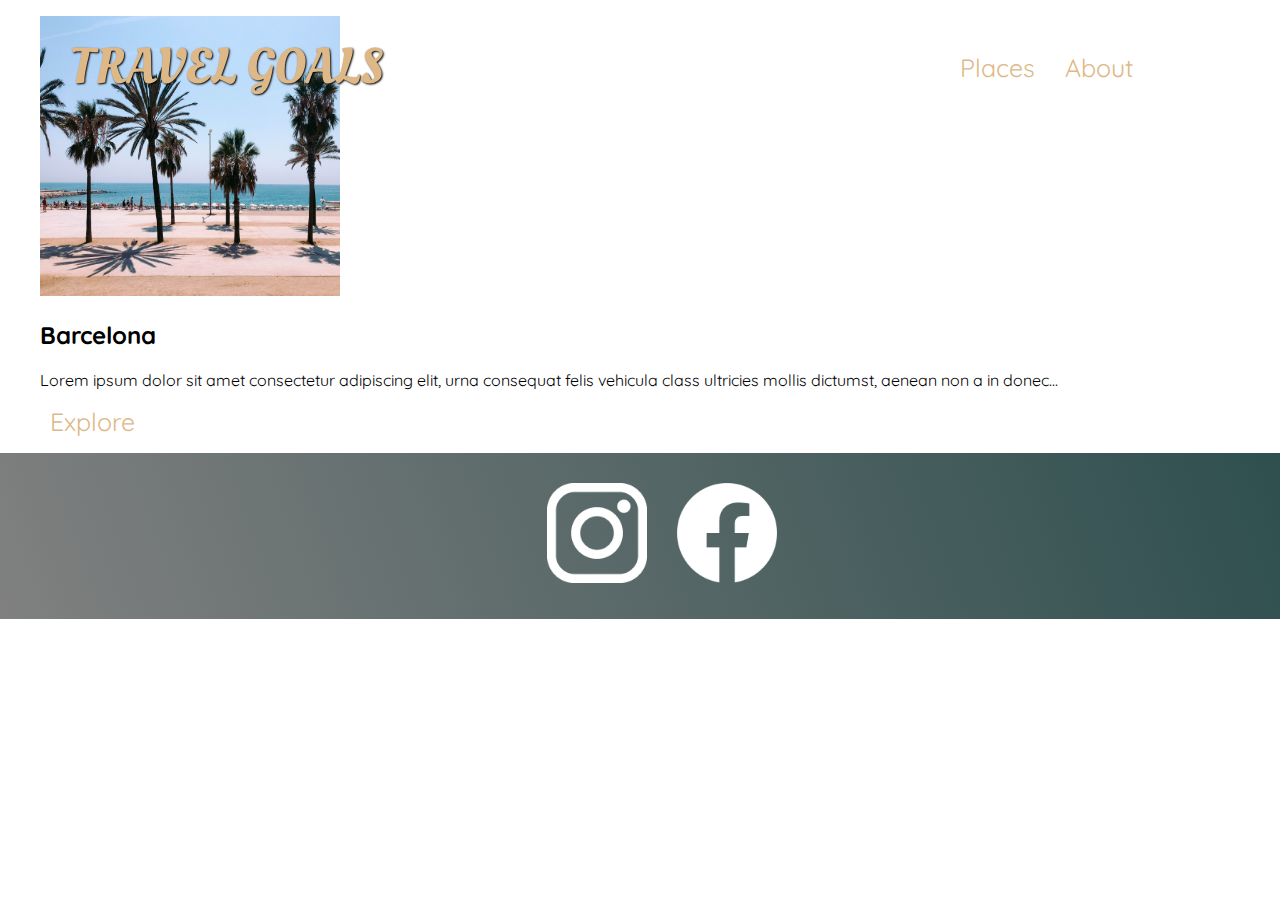
==== places.html @ 779140dd "most recent updates" ====
<!DOCTYPE html>
<html lang="en">
    <head>
        <meta charset="UTF-8">
        <meta http-equiv="X-UA-Compatible" content="IE=edge">
        <meta name="viewport" content="width=device-width, initial-scale=1.0">
        <link rel="preconnect" href="https://fonts.googleapis.com">
        <link rel="preconnect" href="https://fonts.gstatic.com" crossorigin>
        <link href="https://fonts.googleapis.com/css2?family=Oleo+Script&family=Quicksand:wght@400;700&display=swap" rel="stylesheet">
        <link rel="stylesheet" href="styles/shared.css">
        <link rel="stylesheet" href="styles/places.css">
        <title>Travel Goals</title>
    </head>
    <body>
        <header id="container">
            <div id="page-logo">
                <a href="/">Travel Goals</a>
            </div>
            <nav>
                <ul>
                    <li>
                        <a href="places.html">Places</a>
                    </li>
                    <li>
                        <a href="about.html">About</a>
                    </li>
            
                </ul>
            </nav>
        </header>
        <main>
            <ul>
                <img src="/images/places/barcelona.jpg" alt="City of Barcelona">
                <div class="item-content">
                    <h2>Barcelona</h2>
                    <p>
                        Lorem ipsum dolor sit amet consectetur adipiscing elit, urna consequat felis vehicula class ultricies mollis dictumst, aenean non a in donec...
                    </p>
                </div>
                <div class="actions">
                    <a href="https://en.wikipedia.com/wiki/Barcelona">Explore</a>

                </div>
            </ul>

        </main>
        <footer>
            <ul>
                <li>
                    <a href="https://www.instagram.com">
                        <img src="/images/icons/insta.png" alt="Instagram Logo"></a>
                </li>
                <li>
                    <a href="https:/www.facebook.com">
                        <img src="/images/icons/facebook.png" alt="Facebook Logo"></a>
    
                </li>
            </ul>
    
        </footer>
        
        
    </body>
</html>
---- styles/shared.css ----
body {
    font-family: "Quicksand", sans-serif;
    margin: 0;

}

header {
    display: flex;
    margin: 15px 60px;
    position: absolute;
    align-items: center;
    width: 85%;
    box-sizing: border-box;
    justify-content: space-between;

}

#page-logo a{
    font-family: "Oleo Script", sans-serif;
    font-size: 50px;
    text-transform: uppercase;
    text-shadow: 1px 1px 2px black;

}

a {
    text-decoration: none;
    color: burlywood;
    padding: 10px;
    border-radius: 3px;
    font-size: 25px;
}

a:hover { 
    color: black;
    background-color: yellow;
    border-radius: 10px;
}

header ul {
    list-style-type: none;
    display: flex;
    justify-content: flex-end;
    
}

li { 
    margin: 5px;
}


footer {

    background: linear-gradient(70deg, grey, darkslategrey);
    padding: 25px 0;

}

footer ul {
    margin: 0 auto;
    width: 20%;
    display: flex;
    list-style-type: none;
    justify-content: space-between;
}

footer img {

    width: 100px;
}

footer a {

}

footer a:hover { 
    background-color: transparent;
    border-radius: 10px;
    border-width: 5px;
    border-color: aliceblue;
}
---- styles/places.css ----
main ul img {
    width: 300px;
    height: 280px;
    
}
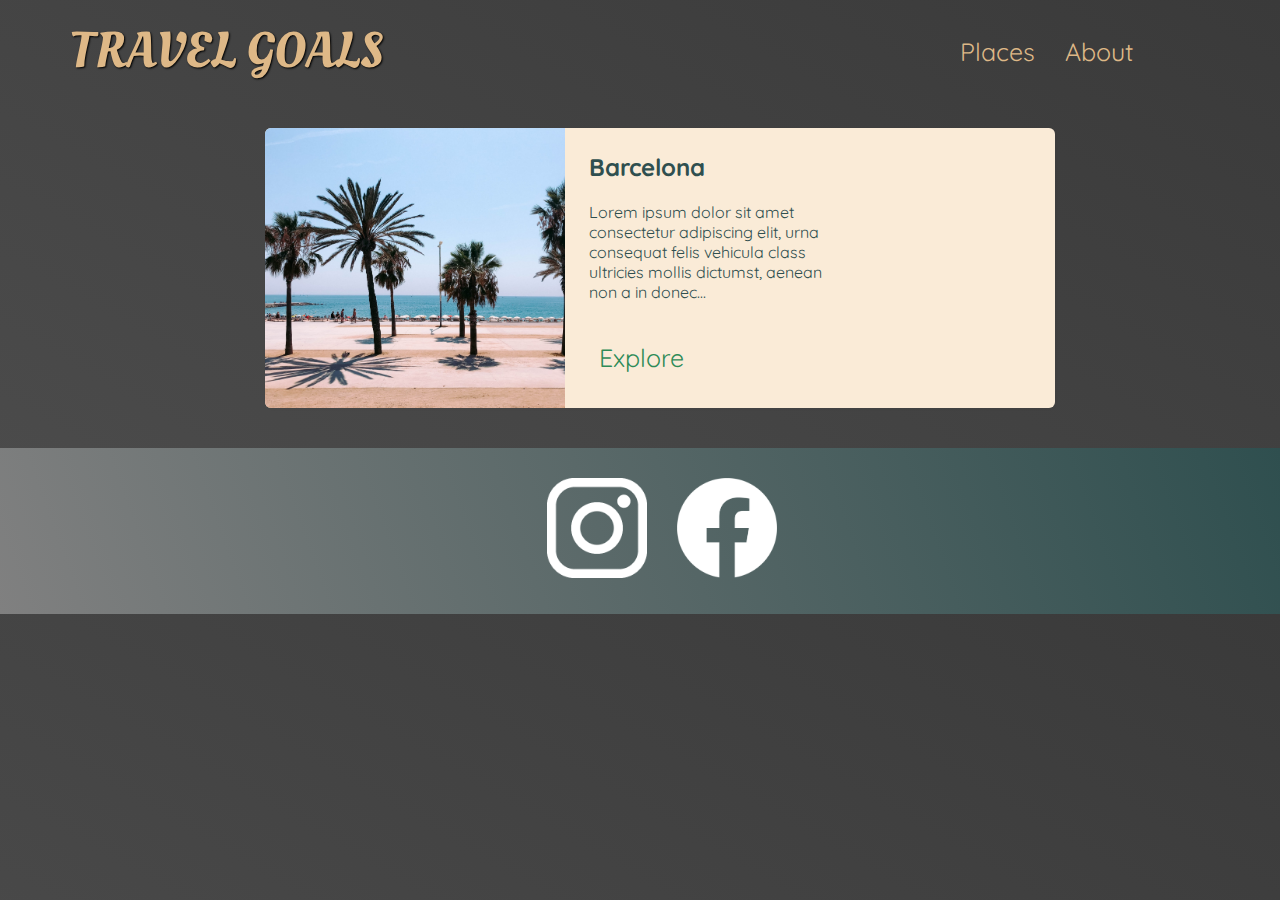
==== commit 5818cd29: "Work in progress on card styling on the places page" ====
--- a/places.html
+++ b/places.html
@@ -30,17 +30,20 @@
         </header>
         <main>
             <ul>
-                <img src="/images/places/barcelona.jpg" alt="City of Barcelona">
-                <div class="item-content">
-                    <h2>Barcelona</h2>
-                    <p>
-                        Lorem ipsum dolor sit amet consectetur adipiscing elit, urna consequat felis vehicula class ultricies mollis dictumst, aenean non a in donec...
-                    </p>
-                </div>
-                <div class="actions">
-                    <a href="https://en.wikipedia.com/wiki/Barcelona">Explore</a>
-
-                </div>
+                <li>
+                    <img src="/images/places/barcelona.jpg" alt="City of Barcelona">
+                    <div class="item-content">
+                        <h2>Barcelona</h2>
+                        <p>
+                            Lorem ipsum dolor sit amet consectetur adipiscing elit, urna consequat felis vehicula class ultricies mollis dictumst, aenean non a in donec...
+                        </p>
+                        <div class="actions">
+                            <a href="https://en.wikipedia.com/wiki/Barcelona">Explore</a>
+    
+                        </div>
+                    </div>
+                    
+                </li>
             </ul>
 
         </main>
--- a/styles/places.css
+++ b/styles/places.css
@@ -1,5 +1,57 @@
-main ul img {
+body {
+    background: linear-gradient(30deg, rgb(77,77,77), rgb(58, 58,58));
+
+}
+
+main {
+    margin: 40px auto;
+}
+
+header { 
+    position: static;
+}
+
+main li { 
+    display: flex;
+    background-color: antiquewhite;
+    box-shadow: 1px 1px 4px rgb(0, 0, 0, 0.02);
+    border-radius: 6px;
+    overflow: hidden;
+}
+
+main ul {
+    width: 800px;
+    margin: 0 auto;
+    color: darkslategray;
+}
+
+main li img {
     width: 300px;
     height: 280px;
-    
-}+    object-fit: cover;
+
+}
+
+main li h2 {
+    margin-top: 0;
+}
+
+main li p {
+    margin-bottom: 40px;
+}
+
+main li a {
+    color: seagreen;
+    justify-content: right;
+}
+
+
+main li a:hover {
+    background-color: aquamarine;
+
+}
+
+.item-content {
+    padding: 24px;
+    width: 250px;
+}
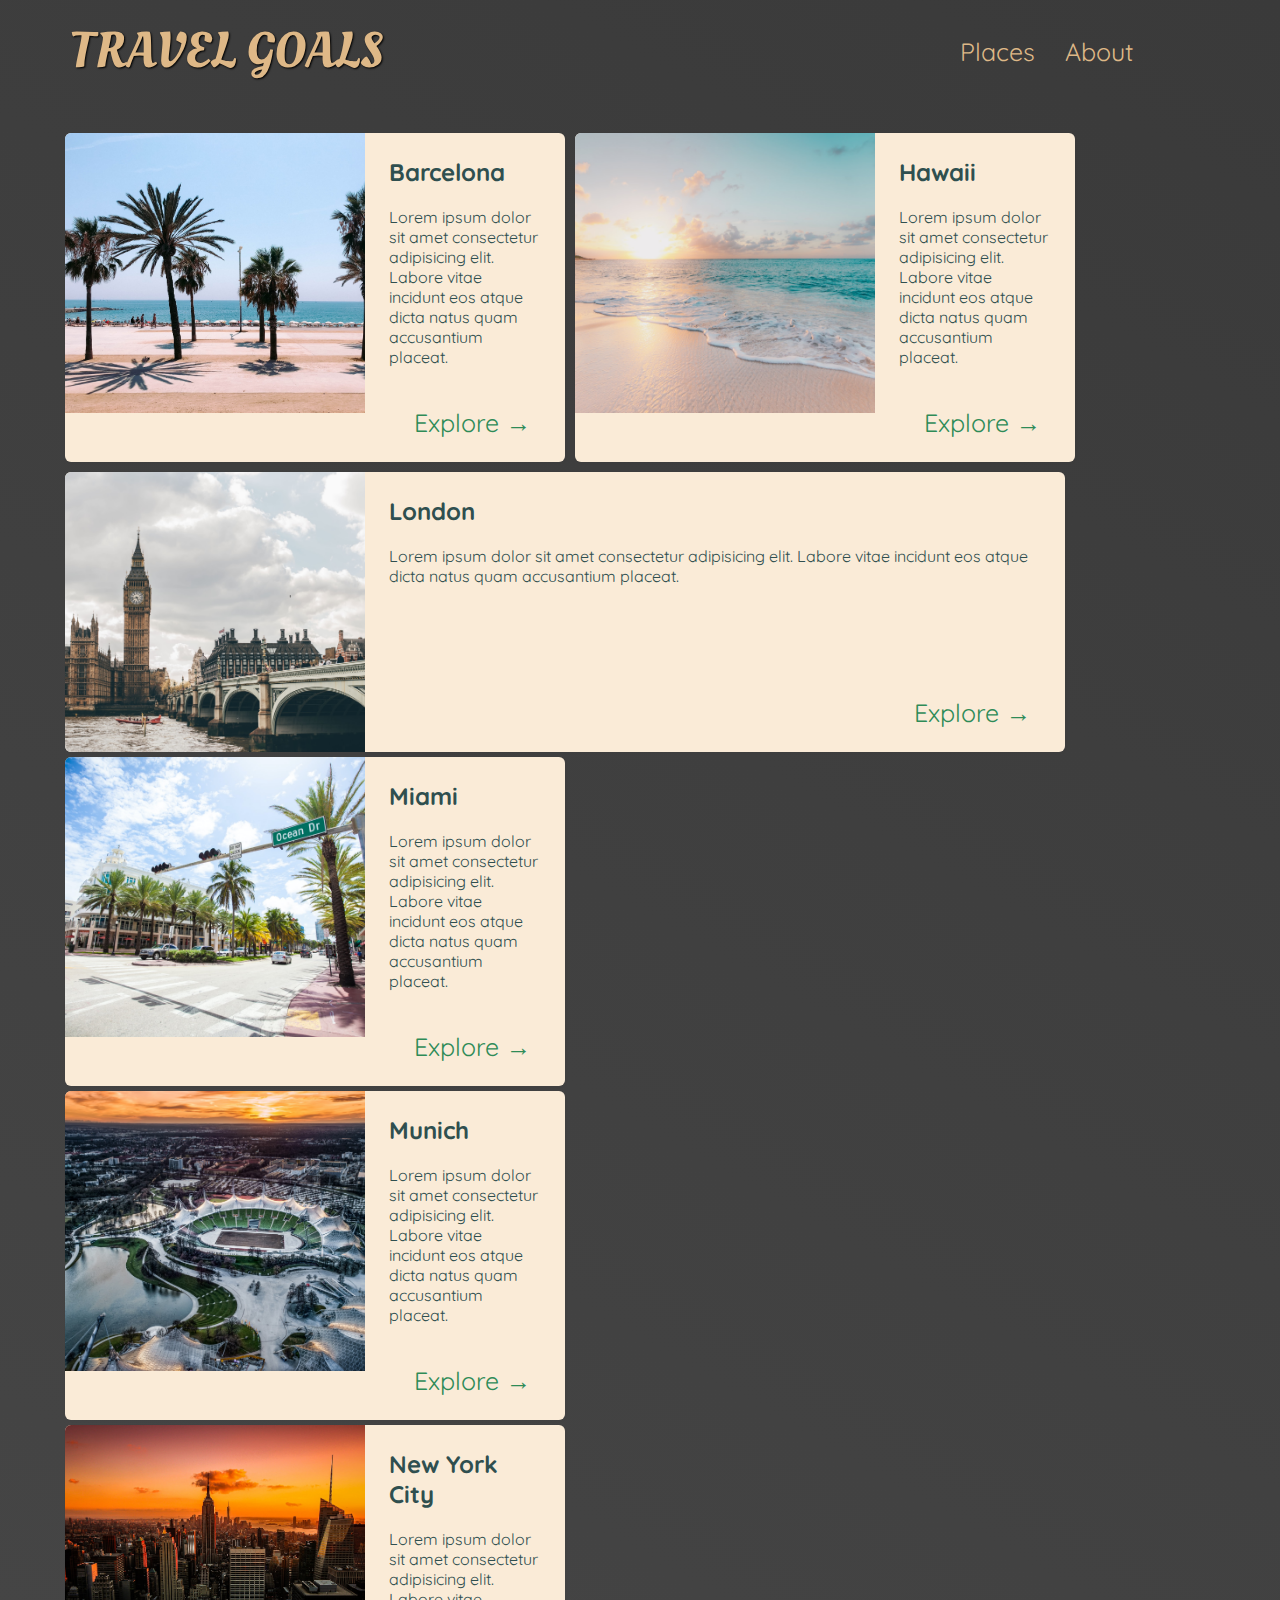
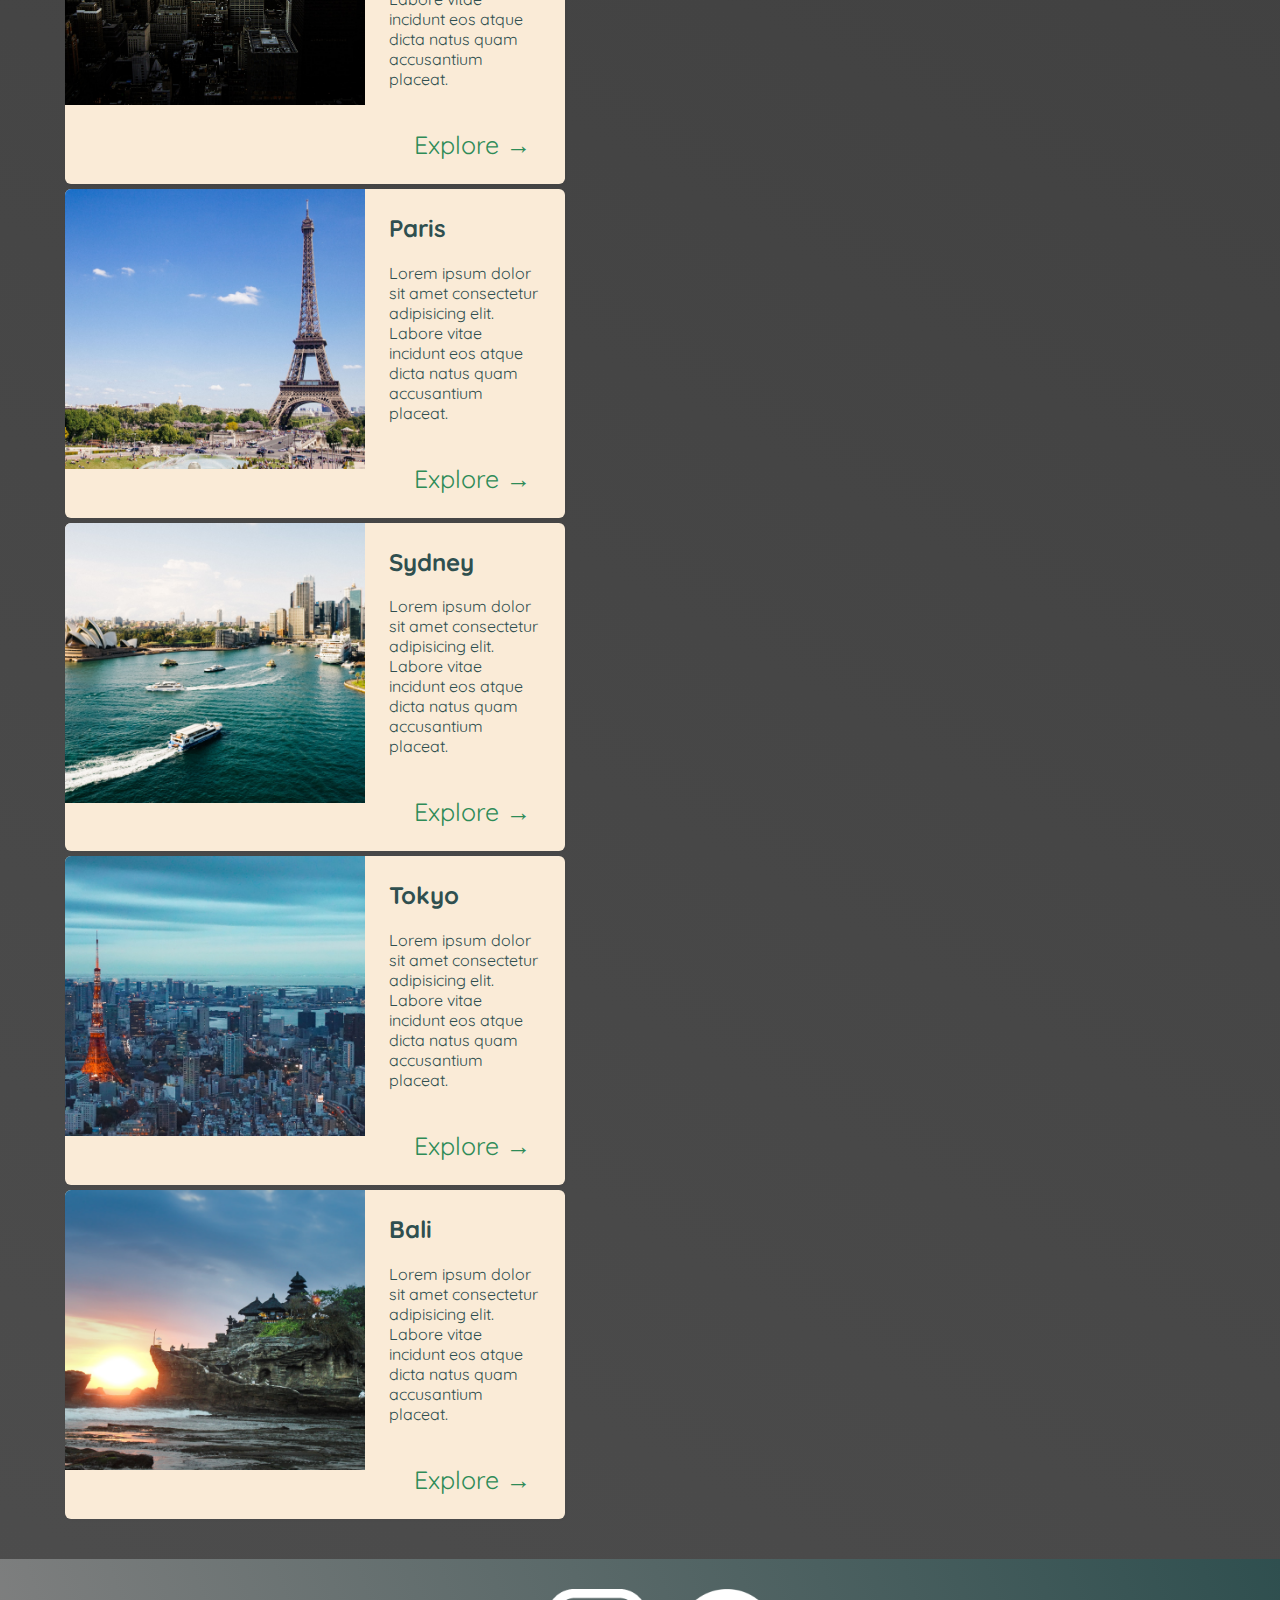
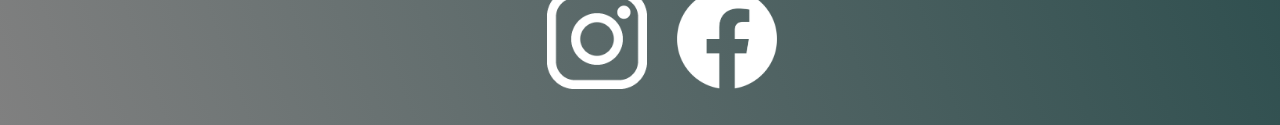
==== commit 06710889: "Getting ready to style the page with multiple cards." ====
--- a/places.html
+++ b/places.html
@@ -1,67 +1,211 @@
 <!DOCTYPE html>
 <html lang="en">
-    <head>
-        <meta charset="UTF-8">
-        <meta http-equiv="X-UA-Compatible" content="IE=edge">
-        <meta name="viewport" content="width=device-width, initial-scale=1.0">
-        <link rel="preconnect" href="https://fonts.googleapis.com">
-        <link rel="preconnect" href="https://fonts.gstatic.com" crossorigin>
-        <link href="https://fonts.googleapis.com/css2?family=Oleo+Script&family=Quicksand:wght@400;700&display=swap" rel="stylesheet">
-        <link rel="stylesheet" href="styles/shared.css">
-        <link rel="stylesheet" href="styles/places.css">
-        <title>Travel Goals</title>
-    </head>
-    <body>
-        <header id="container">
-            <div id="page-logo">
-                <a href="/">Travel Goals</a>
+
+<head>
+    <meta charset="UTF-8">
+    <meta http-equiv="X-UA-Compatible" content="IE=edge">
+    <meta name="viewport" content="width=device-width, initial-scale=1.0">
+    <link rel="preconnect" href="https://fonts.googleapis.com">
+    <link rel="preconnect" href="https://fonts.gstatic.com" crossorigin>
+    <link href="https://fonts.googleapis.com/css2?family=Oleo+Script&family=Quicksand:wght@400;700&display=swap"
+        rel="stylesheet">
+    <link rel="stylesheet" href="styles/shared.css">
+    <link rel="stylesheet" href="styles/places.css">
+    <title>Travel Goals</title>
+</head>
+
+<body>
+    <header id="container">
+        <div id="page-logo">
+            <a href="/">Travel Goals</a>
+        </div>
+        <nav>
+            <ul>
+                <li>
+                    <a href="places.html">Places</a>
+                </li>
+                <li>
+                    <a href="about.html">About</a>
+                </li>
+
+            </ul>
+        </nav>
+    </header>
+    <main>
+        <ul>
+            <div class="duplex-container">
+                <li>
+                    <img src="images/places/barcelona.jpg" alt="City of Barcelona" />
+                    <div class="item-content">
+                        <div>
+                            <h2>Barcelona</h2>
+                            <p>
+                                Lorem ipsum dolor sit amet consectetur adipisicing elit. Labore
+                                vitae incidunt eos atque dicta natus quam accusantium placeat.
+                            </p>
+                        </div>
+                        <div class="actions">
+                            <a href="https://en.wikipedia.org/wiki/Barcelona">Explore &#x2192</a>
+                        </div>
+                    </div>
+                </li>
+                <li>
+                    <img src="images/places/hawaii.jpg" alt="Hawaii beach" />
+                    <div class="item-content">
+                        <div>
+                            <h2>Hawaii</h2>
+                            <p>
+                                Lorem ipsum dolor sit amet consectetur adipisicing elit. Labore
+                                vitae incidunt eos atque dicta natus quam accusantium placeat.
+                            </p>
+                        </div>
+                        <div class="actions">
+                            <a href="hhttps://en.wikipedia.org/wiki/Hawaii">Explore &#x2192</a>
+                        </div>
+                    </div>
+                </li>
             </div>
-            <nav>
-                <ul>
-                    <li>
-                        <a href="places.html">Places</a>
-                    </li>
-                    <li>
-                        <a href="about.html">About</a>
-                    </li>
-            
-                </ul>
-            </nav>
-        </header>
-        <main>
-            <ul>
-                <li>
-                    <img src="/images/places/barcelona.jpg" alt="City of Barcelona">
+            <div class="single-container">
+                <li>  
+                    <img src="images/places/london.jpg" alt="London city" />
                     <div class="item-content">
-                        <h2>Barcelona</h2>
-                        <p>
-                            Lorem ipsum dolor sit amet consectetur adipiscing elit, urna consequat felis vehicula class ultricies mollis dictumst, aenean non a in donec...
-                        </p>
+                        <div>
+                            <h2>London</h2>
+                            <p>
+                                Lorem ipsum dolor sit amet consectetur adipisicing elit. Labore
+                                vitae incidunt eos atque dicta natus quam accusantium placeat.
+                            </p>
+                        </div>
                         <div class="actions">
-                            <a href="https://en.wikipedia.com/wiki/Barcelona">Explore</a>
-    
-                        </div>
-                    </div>
-                    
-                </li>
-            </ul>
-
-        </main>
-        <footer>
-            <ul>
-                <li>
-                    <a href="https://www.instagram.com">
-                        <img src="/images/icons/insta.png" alt="Instagram Logo"></a>
-                </li>
-                <li>
-                    <a href="https:/www.facebook.com">
-                        <img src="/images/icons/facebook.png" alt="Facebook Logo"></a>
-    
-                </li>
-            </ul>
-    
-        </footer>
-        
-        
-    </body>
+                            <a href="https://en.wikipedia.org/wiki/London">Explore &#x2192</a>
+                        </div>
+                    </div>
+                </li>
+            </div>
+            <li>
+                <img src="images/places/miami.jpg" alt="Miami streets" />
+                <div class="item-content">
+                    <div>
+                        <h2>Miami</h2>
+                        <p>
+                            Lorem ipsum dolor sit amet consectetur adipisicing elit. Labore
+                            vitae incidunt eos atque dicta natus quam accusantium placeat.
+                        </p>
+                    </div>
+                    <div class="actions">
+                        <a href="https://en.wikipedia.org/wiki/Miami">Explore &#x2192</a>
+                    </div>
+                </div>
+            </li>
+            <li>
+                <img src="images/places/munich.jpg" alt="Munich football stadium" />
+                <div class="item-content">
+                    <div>
+                        <h2>Munich</h2>
+                        <p>
+                            Lorem ipsum dolor sit amet consectetur adipisicing elit. Labore
+                            vitae incidunt eos atque dicta natus quam accusantium placeat.
+                        </p>
+                    </div>
+                    <div class="actions">
+                        <a href="https://en.wikipedia.org/wiki/Munich">Explore &#x2192</a>
+                    </div>
+                </div>
+            </li>
+            <li>
+                <img src="images/places/new-york-city.jpg" alt="New York City skyline" />
+                <div class="item-content">
+                    <div>
+                        <h2>New York City</h2>
+                        <p>
+                            Lorem ipsum dolor sit amet consectetur adipisicing elit. Labore
+                            vitae incidunt eos atque dicta natus quam accusantium placeat.
+                        </p>
+                    </div>
+                    <div class="actions">
+                        <a href="https://en.wikipedia.org/wiki/New_York_City">Explore &#x2192</a>
+                    </div>
+                </div>
+            </li>
+            <li>
+                <img src="images/places/paris.jpg" alt="Paris city" />
+                <div class="item-content">
+                    <div>
+                        <h2>Paris</h2>
+                        <p>
+                            Lorem ipsum dolor sit amet consectetur adipisicing elit. Labore
+                            vitae incidunt eos atque dicta natus quam accusantium placeat.
+                        </p>
+                    </div>
+                    <div class="actions">
+                        <a href="https://en.wikipedia.org/wiki/Paris">Explore &#x2192</a>
+                    </div>
+                </div>
+            </li>
+            <li>
+                <img src="images/places/sydney.jpg" alt="Sydney beach" />
+                <div class="item-content">
+                    <div>
+                        <h2>Sydney</h2>
+                        <p>
+                            Lorem ipsum dolor sit amet consectetur adipisicing elit. Labore
+                            vitae incidunt eos atque dicta natus quam accusantium placeat.
+                        </p>
+                    </div>
+                    <div class="actions">
+                        <a href="https://en.wikipedia.org/wiki/Sydney">Explore &#x2192</a>
+                    </div>
+                </div>
+            </li>
+            <li>
+                <img src="images/places/tokyo.jpg" alt="Tokyo skyline" />
+                <div class="item-content">
+                    <div>
+                        <h2>Tokyo</h2>
+                        <p>
+                            Lorem ipsum dolor sit amet consectetur adipisicing elit. Labore
+                            vitae incidunt eos atque dicta natus quam accusantium placeat.
+                        </p>
+                    </div>
+                    <div class="actions">
+                        <a href="https://en.wikipedia.org/wiki/Tokyo">Explore &#x2192</a>
+                    </div>
+                </div>
+            </li>
+            <li>
+                <img src="images/places/bali.jpg" alt="Bali beach" />
+                <div class="item-content">
+                    <div>
+                        <h2>Bali</h2>
+                        <p>
+                            Lorem ipsum dolor sit amet consectetur adipisicing elit. Labore
+                            vitae incidunt eos atque dicta natus quam accusantium placeat.
+                        </p>
+                    </div>
+                    <div class="actions">
+                        <a href="https://en.wikipedia.org/wiki/Bali">Explore &#x2192</a>
+                    </div>
+                </div>
+            </li>
+        </ul>
+
+    </main>
+    <footer>
+        <ul>
+            <li>
+                <a href="https://www.instagram.com">
+                    <img src="/images/icons/insta.png" alt="Instagram Logo"></a>
+            </li>
+            <li>
+                <a href="https:/www.facebook.com">
+                    <img src="/images/icons/facebook.png" alt="Facebook Logo"></a>
+
+            </li>
+        </ul>
+
+    </footer>
+
+
+</body>
+
 </html>--- a/styles/places.css
+++ b/styles/places.css
@@ -17,10 +17,11 @@
     box-shadow: 1px 1px 4px rgb(0, 0, 0, 0.02);
     border-radius: 6px;
     overflow: hidden;
+    width: 500px;
 }
 
 main ul {
-    width: 800px;
+    width: 1200px;
     margin: 0 auto;
     color: darkslategray;
 }
@@ -42,7 +43,6 @@
 
 main li a {
     color: seagreen;
-    justify-content: right;
 }
 
 
@@ -53,5 +53,20 @@
 
 .item-content {
     padding: 24px;
-    width: 250px;
+    display: flex;
+    flex-direction: column;
+    justify-content: space-between;
 }
+
+.actions {
+    text-align: right;
+}
+
+.duplex-container {
+    display: flex;
+}
+
+.single-container li {
+    width: 1000px;
+
+}
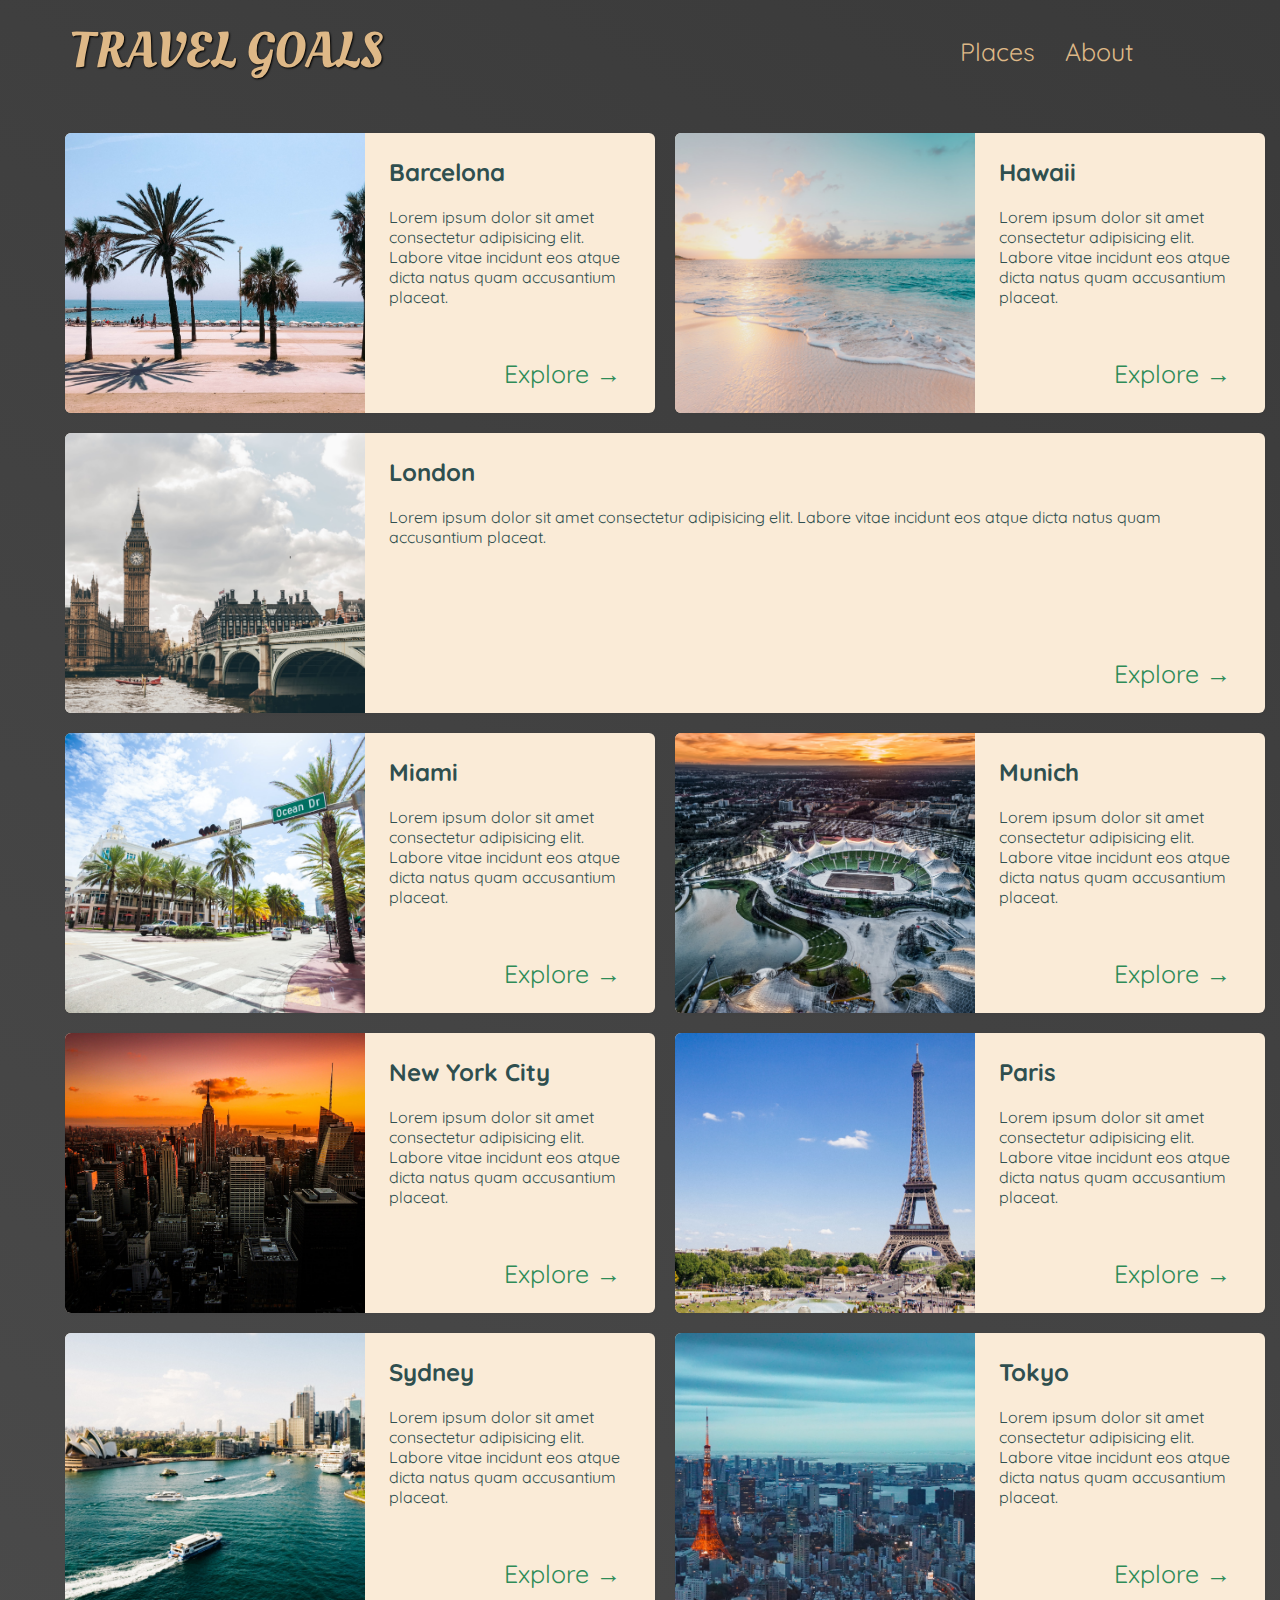
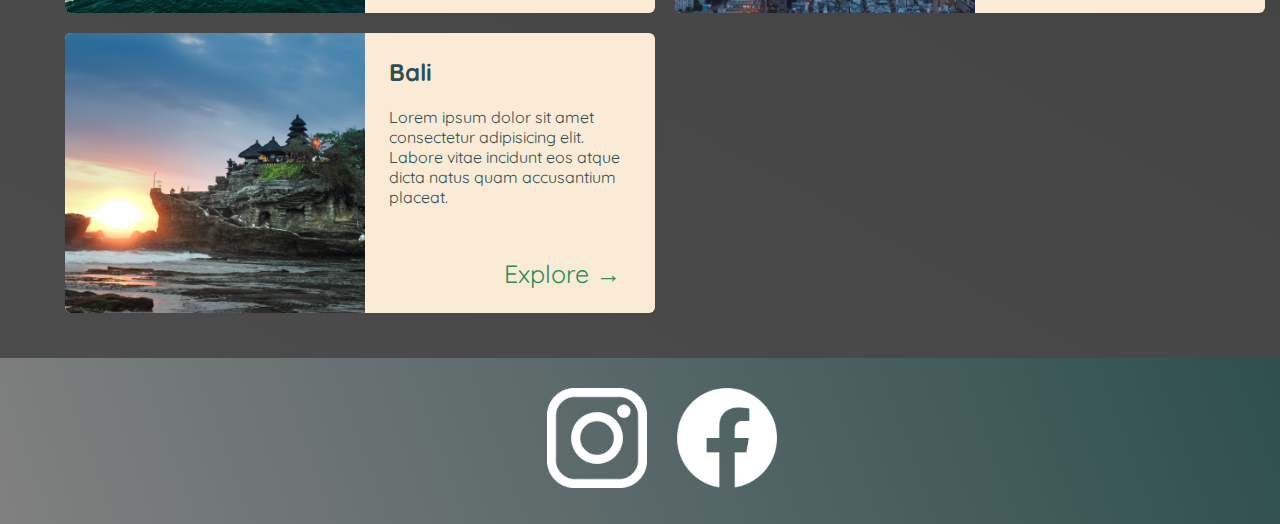
==== commit 5878af2b: "Nearly finished project with just the 'finishing touches' lecture remaining." ====
--- a/places.html
+++ b/places.html
@@ -33,55 +33,51 @@
     </header>
     <main>
         <ul>
-            <div class="duplex-container">
-                <li>
-                    <img src="images/places/barcelona.jpg" alt="City of Barcelona" />
-                    <div class="item-content">
-                        <div>
-                            <h2>Barcelona</h2>
-                            <p>
-                                Lorem ipsum dolor sit amet consectetur adipisicing elit. Labore
-                                vitae incidunt eos atque dicta natus quam accusantium placeat.
-                            </p>
-                        </div>
-                        <div class="actions">
-                            <a href="https://en.wikipedia.org/wiki/Barcelona">Explore &#x2192</a>
-                        </div>
-                    </div>
-                </li>
-                <li>
-                    <img src="images/places/hawaii.jpg" alt="Hawaii beach" />
-                    <div class="item-content">
-                        <div>
-                            <h2>Hawaii</h2>
-                            <p>
-                                Lorem ipsum dolor sit amet consectetur adipisicing elit. Labore
-                                vitae incidunt eos atque dicta natus quam accusantium placeat.
-                            </p>
-                        </div>
-                        <div class="actions">
-                            <a href="hhttps://en.wikipedia.org/wiki/Hawaii">Explore &#x2192</a>
-                        </div>
-                    </div>
-                </li>
-            </div>
-            <div class="single-container">
-                <li>  
-                    <img src="images/places/london.jpg" alt="London city" />
-                    <div class="item-content">
-                        <div>
-                            <h2>London</h2>
-                            <p>
-                                Lorem ipsum dolor sit amet consectetur adipisicing elit. Labore
-                                vitae incidunt eos atque dicta natus quam accusantium placeat.
-                            </p>
-                        </div>
-                        <div class="actions">
-                            <a href="https://en.wikipedia.org/wiki/London">Explore &#x2192</a>
-                        </div>
-                    </div>
-                </li>
-            </div>
+            <li>
+                <img src="images/places/barcelona.jpg" alt="City of Barcelona" />
+                <div class="item-content">
+                    <div>
+                        <h2>Barcelona</h2>
+                        <p>
+                            Lorem ipsum dolor sit amet consectetur adipisicing elit. Labore
+                            vitae incidunt eos atque dicta natus quam accusantium placeat.
+                        </p>
+                    </div>
+                    <div class="actions">
+                        <a href="https://en.wikipedia.org/wiki/Barcelona">Explore &#x2192</a>
+                    </div>
+                </div>
+            </li>
+            <li>
+                <img src="images/places/hawaii.jpg" alt="Hawaii beach" />
+                <div class="item-content">
+                    <div>
+                        <h2>Hawaii</h2>
+                        <p>
+                            Lorem ipsum dolor sit amet consectetur adipisicing elit. Labore
+                            vitae incidunt eos atque dicta natus quam accusantium placeat.
+                        </p>
+                    </div>
+                    <div class="actions">
+                        <a href="hhttps://en.wikipedia.org/wiki/Hawaii">Explore &#x2192</a>
+                    </div>
+                </div>
+            </li>
+            <li>  
+                <img src="images/places/london.jpg" alt="London city" />
+                <div class="item-content">
+                    <div>
+                        <h2>London</h2>
+                        <p>
+                            Lorem ipsum dolor sit amet consectetur adipisicing elit. Labore
+                            vitae incidunt eos atque dicta natus quam accusantium placeat.
+                        </p>
+                    </div>
+                    <div class="actions">
+                        <a href="https://en.wikipedia.org/wiki/London">Explore &#x2192</a>
+                    </div>
+                </div>
+            </li>
             <li>
                 <img src="images/places/miami.jpg" alt="Miami streets" />
                 <div class="item-content">
--- a/styles/shared.css
+++ b/styles/shared.css
@@ -32,7 +32,7 @@
     font-size: 25px;
 }
 
-a:hover { 
+header nav a:hover { 
     color: black;
     background-color: yellow;
     border-radius: 10px;
--- a/styles/places.css
+++ b/styles/places.css
@@ -17,13 +17,16 @@
     box-shadow: 1px 1px 4px rgb(0, 0, 0, 0.02);
     border-radius: 6px;
     overflow: hidden;
-    width: 500px;
+    width: 100%;
 }
 
 main ul {
     width: 1200px;
     margin: 0 auto;
     color: darkslategray;
+    display: grid;
+    grid-template-columns: 1fr 1fr;
+    gap: 10px 20px;
 }
 
 main li img {
@@ -43,6 +46,7 @@
 
 main li a {
     color: seagreen;
+    border-radius: 10px;
 }
 
 
@@ -62,11 +66,8 @@
     text-align: right;
 }
 
-.duplex-container {
-    display: flex;
+li:nth-of-type(3) {
+    grid-column: 1 / span 2;
+
 }
 
-.single-container li {
-    width: 1000px;
-
-}
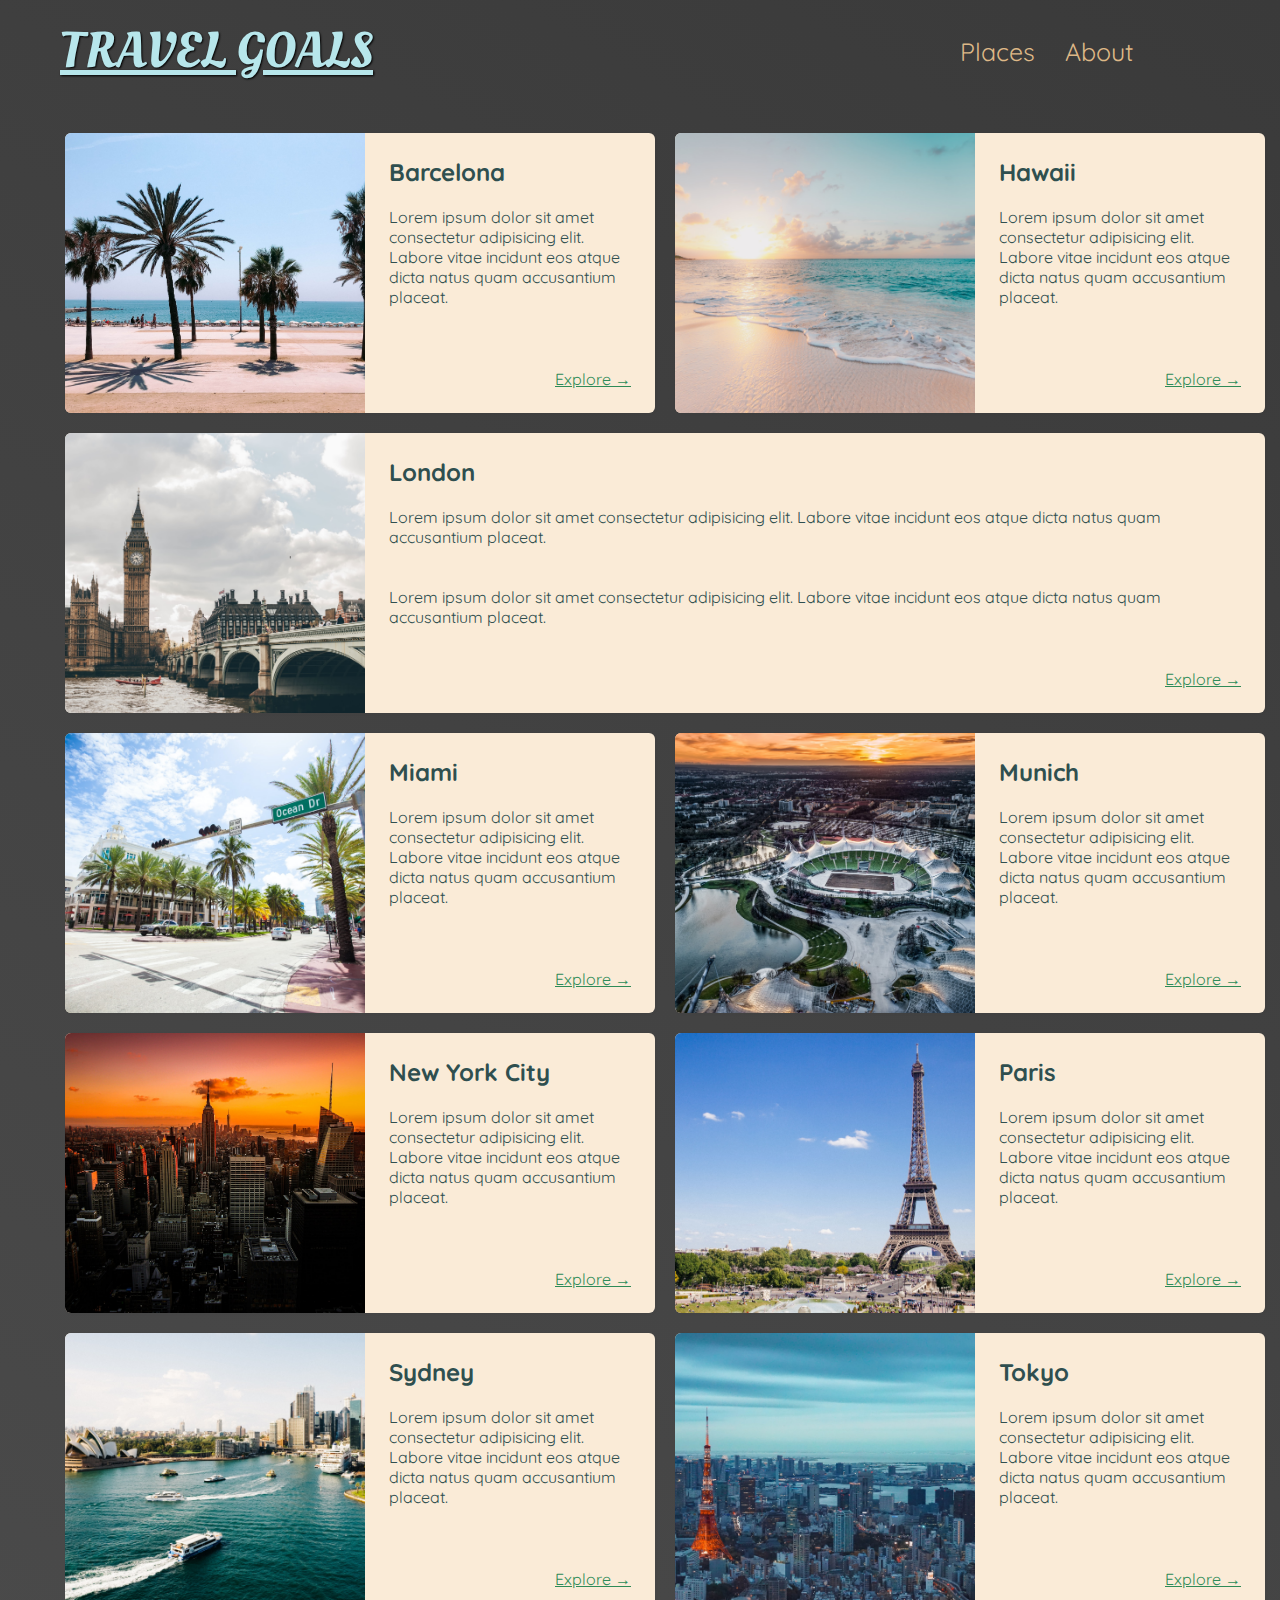
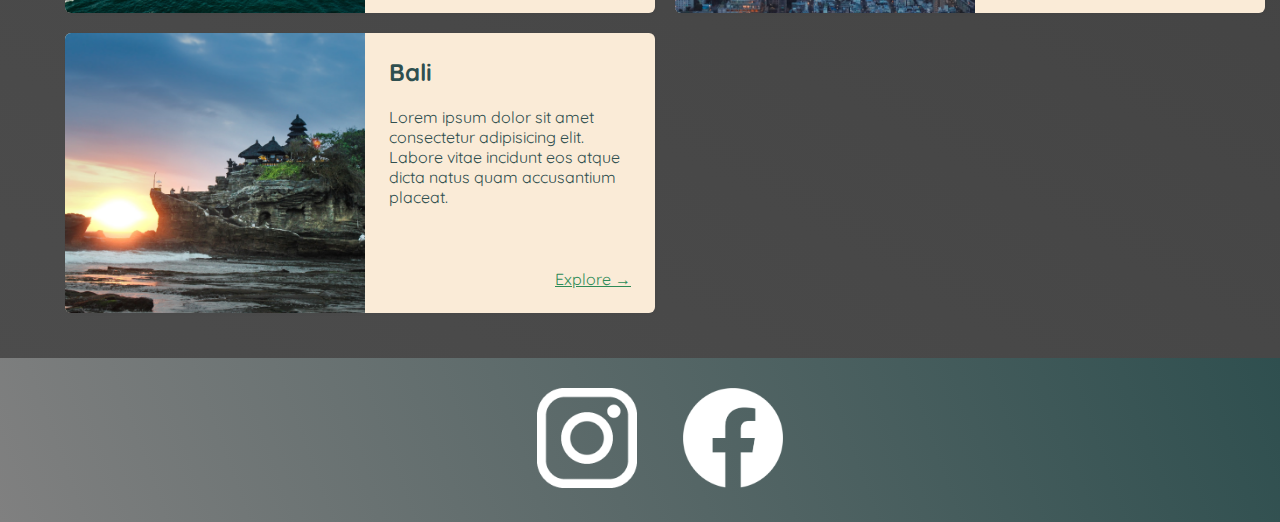
==== commit 602e52b6: "Created the about page just for practice." ====
--- a/places.html
+++ b/places.html
@@ -13,7 +13,6 @@
     <link rel="stylesheet" href="styles/places.css">
     <title>Travel Goals</title>
 </head>
-
 <body>
     <header id="container">
         <div id="page-logo">
@@ -72,6 +71,10 @@
                             Lorem ipsum dolor sit amet consectetur adipisicing elit. Labore
                             vitae incidunt eos atque dicta natus quam accusantium placeat.
                         </p>
+                        <p>
+                            Lorem ipsum dolor sit amet consectetur adipisicing elit. Labore
+                            vitae incidunt eos atque dicta natus quam accusantium placeat.
+                        </p>
                     </div>
                     <div class="actions">
                         <a href="https://en.wikipedia.org/wiki/London">Explore &#x2192</a>
--- a/styles/shared.css
+++ b/styles/shared.css
@@ -16,15 +16,16 @@
 
 }
 
-#page-logo a{
+#page-logo a {
     font-family: "Oleo Script", sans-serif;
     font-size: 50px;
     text-transform: uppercase;
     text-shadow: 1px 1px 2px black;
+    color: burlywood;
 
 }
 
-a {
+ nav a {
     text-decoration: none;
     color: burlywood;
     padding: 10px;
--- a/styles/places.css
+++ b/styles/places.css
@@ -1,14 +1,33 @@
 body {
     background: linear-gradient(30deg, rgb(77,77,77), rgb(58, 58,58));
 
+}
+
+#page-logo a {
+    color: rgb(183, 230, 235);
+}
+
+header { 
+    position: static;
 }
 
 main {
     margin: 40px auto;
 }
 
-header { 
-    position: static;
+header nav a:hover {
+    background-color: rgb(183, 230, 235);
+    color: rgb(59, 59, 59);
+}
+
+
+main ul {
+    width: 1200px;
+    margin: 0 auto;
+    color: darkslategray;
+    display: grid;
+    grid-template-columns: 1fr 1fr;
+    gap: 10px 20px;
 }
 
 main li { 
@@ -18,15 +37,6 @@
     border-radius: 6px;
     overflow: hidden;
     width: 100%;
-}
-
-main ul {
-    width: 1200px;
-    margin: 0 auto;
-    color: darkslategray;
-    display: grid;
-    grid-template-columns: 1fr 1fr;
-    gap: 10px 20px;
 }
 
 main li img {
